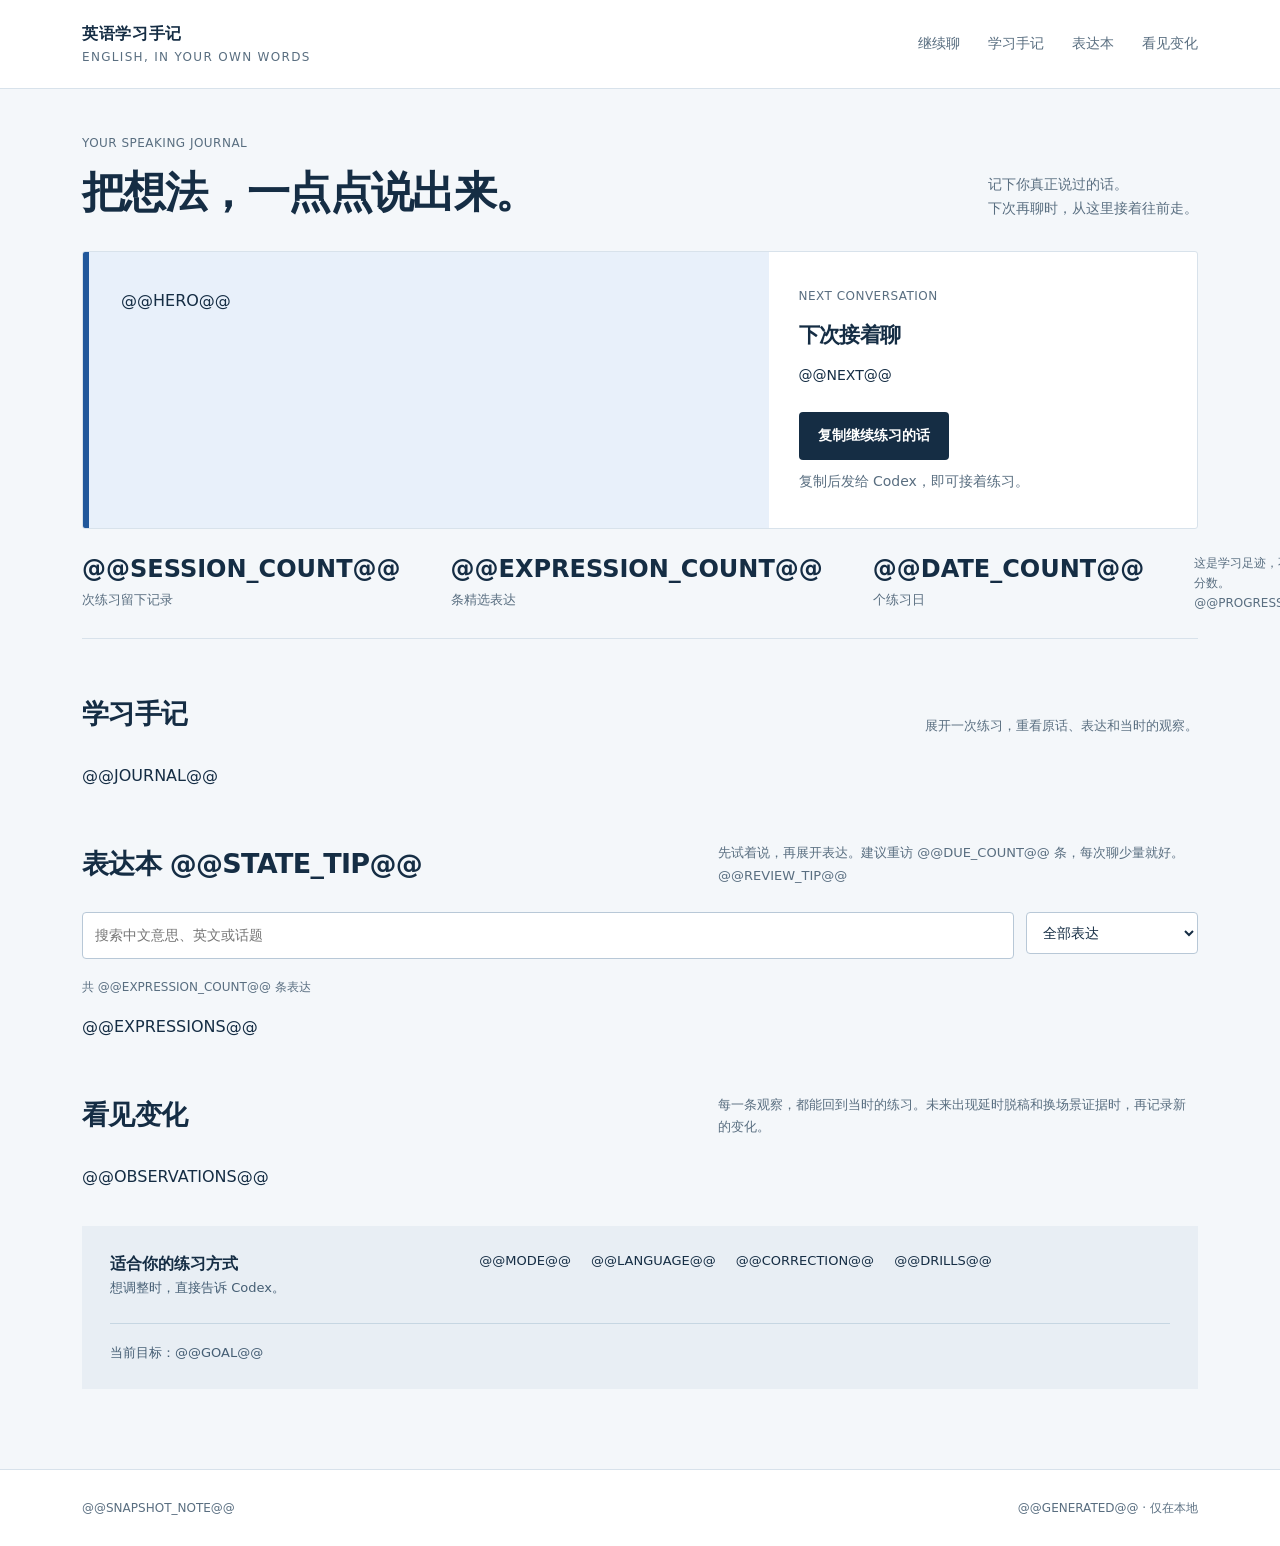
==== assets/journal.html @ 0d188bb6 "Build local English speaking coach with paginated learning progress" ====
<!doctype html>
<html lang="zh-CN"><head><meta charset="utf-8"><meta name="viewport" content="width=device-width,initial-scale=1"><title>英语学习手记 · English, in your own words</title>
<style>
:root{--ink:#152d44;--muted:#596e80;--accent:#20579b;--pale:#e8f0fa;--line:#d8e2eb;--paper:#fff;--back:#f4f7fa;--warm:#f0dfbe;font-family:system-ui,-apple-system,BlinkMacSystemFont,"PingFang SC",sans-serif;color:var(--ink);background:var(--back);font-size:16px;line-height:1.7}*{box-sizing:border-box}body{margin:0}a{color:var(--accent);text-decoration-thickness:1px;text-underline-offset:4px}button,input,select{font:inherit}button,summary,a,select{touch-action:manipulation}button{cursor:pointer}button:focus-visible,a:focus-visible,summary:focus-visible,input:focus-visible,select:focus-visible{outline:3px solid #e2912d;outline-offset:4px}button{border:0}h1,h2,h3,h4,p,blockquote{margin:0}h1{font-size:clamp(29px,4vw,43px);line-height:1.3;letter-spacing:-.04em}h2{font-size:27px;letter-spacing:-.025em}h3{font-size:18px}h4{font-size:14px;margin-bottom:12px}p+p{margin-top:8px}.skip{position:fixed;left:16px;top:-80px;z-index:9;background:#fff;padding:12px}.skip:focus{top:8px}header{border-bottom:1px solid var(--line);background:var(--paper)}.header-inner{max-width:1180px;margin:auto;padding:20px 32px;display:flex;justify-content:space-between;align-items:center;gap:24px}.brand{font-weight:750;letter-spacing:.04em}.brand span{color:var(--muted);font-size:12px;font-weight:400;display:block;letter-spacing:.11em}nav{display:flex;gap:28px;flex-wrap:wrap}nav a{text-decoration:none;font-size:14px;color:var(--muted)}nav a:hover{color:var(--accent)}main{max-width:1180px;margin:auto;padding:44px 32px 80px}.eyebrow,.small-label{display:block;font-size:12px;color:var(--muted);letter-spacing:.04em}.eyebrow{text-transform:uppercase;margin-bottom:12px}.page-intro{display:flex;align-items:end;justify-content:space-between;gap:20px;margin-bottom:30px}.page-intro p{color:var(--muted);font-size:14px;max-width:320px}.hero-grid{display:grid;grid-template-columns:1.6fr 1fr;border:1px solid var(--line);background:white;border-radius:3px;overflow:hidden}.phrase-feature{background:var(--pale);padding:35px 38px 32px;position:relative}.phrase-feature:before{content:"";position:absolute;left:0;top:0;width:6px;height:100%;background:var(--accent)}blockquote{font-family:Georgia,"Times New Roman",serif;font-size:clamp(29px,3.4vw,40px);line-height:1.3;letter-spacing:-.02em;margin:22px 0 16px;max-width:620px}.phrase-feature p{color:#415d77}.text-link{display:inline-block;margin-top:24px;font-size:13px}.next{padding:34px 30px;display:flex;flex-direction:column;align-items:start}.next h2{font-size:21px;margin-bottom:10px}.next p{font-size:14px}.primary{background:var(--ink);color:white;padding:12px 19px;margin-top:24px;border-radius:4px;font-weight:600;font-size:14px}.copy-status{min-height:24px;color:var(--muted);font-size:12px;margin-top:10px}.manual-prompt{font-size:12px;max-width:100%;padding:10px;background:var(--back);user-select:all;overflow-wrap:anywhere}.strip{display:flex;border-bottom:1px solid var(--line);padding:24px 0;gap:42px;align-items:center}.stat strong{font-size:24px;line-height:1.3;margin-right:8px;font-weight:600}.stat span{font-size:13px;color:var(--muted)}.strip-note{margin-left:auto;font-size:12px;color:var(--muted)}section{scroll-margin-top:24px}.section-heading{display:flex;align-items:end;justify-content:space-between;gap:16px;margin:52px 0 25px}.section-heading p{font-size:13px;color:var(--muted);max-width:480px}.journal-row{display:grid;grid-template-columns:90px minmax(0,1fr);gap:20px}.date-stamp{padding-top:20px;text-align:left;border-right:1px solid var(--line)}.date-stamp span{display:block;font-size:11px;color:var(--muted)}.date-stamp strong{font-size:23px;font-weight:500;font-variant-numeric:tabular-nums}.session{border-top:1px solid var(--line);min-width:0}.session>summary{list-style:none;display:flex;justify-content:space-between;gap:20px;align-items:center;padding:22px 0;cursor:pointer}.session>summary::-webkit-details-marker{display:none}.session summary strong{display:block;font-size:18px;margin-top:4px}.expand{font-size:24px;font-weight:300;color:var(--accent)}.session[open] .expand{transform:rotate(45deg)}.session[open]{padding-bottom:26px}.session-body{background:white;border:1px solid var(--line);padding:28px;border-radius:3px}.summary{font-size:15px;color:#334e64;margin-bottom:20px}.badge{display:inline-block;font-size:11px;line-height:1.5;padding:4px 9px;background:var(--pale);color:var(--accent);border-radius:3px}.session-body>.badge{margin-bottom:16px}.utterance{border-top:1px solid var(--line);padding:22px 0}.original{color:var(--muted);margin:5px 0 17px;overflow-wrap:anywhere}.model{font-family:Georgia,"Times New Roman",serif;font-size:24px;line-height:1.4;margin:8px 0;color:var(--ink);overflow-wrap:anywhere}.utterance p:not(.model):not(.original):not(.small-label){font-size:14px}.evidence{color:var(--muted);font-size:13px;margin-top:12px!important}.journal-bottom{border-top:1px solid var(--line);padding-top:22px;display:grid;grid-template-columns:1fr 1fr;gap:32px}.journal-bottom p{font-size:13px;color:var(--muted)}.boundary{font-size:12px;color:var(--muted);margin-top:26px}.source-row{display:flex;justify-content:space-between;gap:12px;flex-wrap:wrap;font-size:12px;margin-top:14px}.source-row span{color:var(--muted)}.raw-source{margin-top:18px;color:var(--muted);font-size:12px}.raw-source>summary{cursor:pointer}.raw-source pre{white-space:pre-wrap;overflow-wrap:anywhere;font:12px/1.8 ui-monospace,monospace;border:1px solid var(--line);padding:16px;margin-top:14px}.personal-note{white-space:pre-wrap;font-size:14px}.tools{display:flex;gap:12px;margin-bottom:18px}.search-box{flex:1}input,select{border:1px solid #b8c8d7;border-radius:4px;background:white;color:var(--ink);padding:11px 12px;font-size:14px;min-width:0}input{width:100%}.visually-hidden{position:absolute;width:1px;height:1px;overflow:hidden;clip:rect(0,0,0,0)}.result-count{font-size:12px;color:var(--muted);margin-bottom:15px}.expression-grid{display:grid;grid-template-columns:1fr 1fr;gap:18px}.expression{padding:24px;background:white;border:1px solid var(--line);border-radius:4px;display:flex;flex-direction:column;min-width:0}.expression-meta{display:flex;justify-content:space-between;gap:10px;align-items:center;color:var(--muted);font-size:11px;margin-bottom:16px}.answer{margin-top:20px;border-top:1px solid var(--line);padding-top:15px;flex:1}.answer>summary{font-size:13px;color:var(--accent);cursor:pointer;list-style:none}.answer>summary::-webkit-details-marker{display:none}.answer[open]>div{padding-top:13px}.observation{color:var(--muted);font-size:11px;margin-top:22px}.expression-footer{display:flex;flex-wrap:wrap;justify-content:space-between;gap:8px;margin-top:12px;color:var(--muted);font-size:11px}.observations{display:grid;grid-template-columns:repeat(2,1fr);list-style:none;padding:0;margin:0;gap:20px}.observations li{border-top:2px solid #9bb8d5;padding:18px 0}.observations p{font-size:14px;margin-top:10px}.observations a{font-size:12px;display:inline-block;margin-top:12px}.preferences{margin-top:36px;padding:24px 28px;background:#e8eef4;display:grid;grid-template-columns:1fr 2fr;gap:24px}.preferences h3{font-size:16px}.preferences p{font-size:13px;color:#455e74}.pref-values{display:flex;flex-wrap:wrap;gap:8px 20px;font-size:13px}.preferences .goal{grid-column:1/-1;border-top:1px solid #c6d6e2;padding-top:18px}.help{position:relative;display:inline-flex;vertical-align:middle;margin-left:5px}.help-toggle{background:transparent;border:1px solid #869eb4;border-radius:50%;color:#4a637b;width:20px;height:20px;font-size:12px;line-height:18px;padding:0}.help-body{display:none;position:fixed;left:12px;top:12px;width:min(285px,75vw);padding:13px 15px;border-radius:5px;background:var(--ink);color:white;font:12px/1.7 system-ui;box-shadow:0 8px 26px #142f4322;z-index:5;text-align:left;letter-spacing:0}.help.open .help-body{display:block}.muted{color:var(--muted);font-size:14px}.empty{padding:35px;border:1px dashed #a9bccd;color:var(--muted)}[hidden]{display:none!important}footer{padding:28px 32px;background:white;border-top:1px solid var(--line);color:var(--muted);font-size:12px}footer>div{max-width:1116px;margin:auto;display:flex;flex-wrap:wrap;justify-content:space-between;gap:12px}.no-js{padding:14px;background:#fff0d9;font-size:13px}@media(max-width:800px){.header-inner{display:block;padding:18px 24px}nav{margin-top:16px;gap:24px}main{padding:28px 24px 56px}.page-intro{display:block}.page-intro p{margin-top:14px;max-width:none}.hero-grid{grid-template-columns:1fr}.phrase-feature{padding:28px}.next{padding:25px 28px}.strip{gap:22px;flex-wrap:wrap}.strip-note{margin:0;width:100%}.section-heading{display:block}.section-heading p{margin-top:10px}.expression-grid{grid-template-columns:1fr}.journal-row{grid-template-columns:65px minmax(0,1fr);gap:14px}.date-stamp strong{font-size:18px}.session-body{padding:20px}.session summary strong{font-size:16px}.observations{grid-template-columns:1fr 1fr}.preferences{grid-template-columns:1fr}}@media(max-width:460px){nav{gap:20px}nav a{font-size:13px}main{padding:24px 18px 48px}.header-inner{padding:16px 18px}.phrase-feature{padding:24px}blockquote{font-size:30px}.next{padding:24px}.strip{gap:18px}.stat strong{font-size:21px}.stat span{font-size:12px}.journal-row{grid-template-columns:1fr;gap:0}.date-stamp{border:0;display:flex;gap:8px;align-items:baseline;padding-top:16px}.session>summary{padding:16px 0}.journal-bottom,.observations{grid-template-columns:1fr;gap:20px}.tools{flex-direction:column}.session-body,.expression{padding:19px}.preferences{padding:22px}.section-heading{margin-top:38px}h2{font-size:25px}}@media(prefers-reduced-motion:reduce){*{scroll-behavior:auto!important}}@media print{nav,.primary,.tools,.copy-status{display:none}body{background:white}main{max-width:none;padding:0}.session,.expression{break-inside:avoid}details:not([open])>*:not(summary){display:block!important}.hero-grid{grid-template-columns:1fr 1fr}}
</style></head><body><a href="#content" class="skip">跳到正文</a><header><div class="header-inner"><div class="brand">英语学习手记<span>ENGLISH, IN YOUR OWN WORDS</span></div><nav aria-label="学习导航"><a href="#content">继续聊</a><a href="#journal">学习手记</a><a href="#expressions">表达本</a><a href="#progress">看见变化</a></nav></div></header>
<main id="content"><noscript><p class="no-js">原始记录和折叠内容仍可阅读；搜索与复制需要 JavaScript。可在 Codex 说“继续口语，从上次接着聊”。</p></noscript><div class="page-intro"><div><span class="eyebrow">Your speaking journal</span><h1>把想法，一点点说出来。</h1></div><p>记下你真正说过的话。<br>下次再聊时，从这里接着往前走。</p></div><div class="hero-grid"><div class="phrase-feature">@@HERO@@</div><div class="next"><span class="eyebrow">Next conversation</span><h2>下次接着聊</h2><p>@@NEXT@@</p><button class="primary" id="copy-prompt" type="button">复制继续练习的话</button><p class="copy-status" id="copy-status" role="status">复制后发给 Codex，即可接着练习。</p><p class="manual-prompt" id="manual-prompt" hidden>继续口语，从上次接着聊。用英语自然对话，需要时再帮我。</p></div></div><div class="strip"><div class="stat"><strong>@@SESSION_COUNT@@</strong><span>次练习留下记录</span></div><div class="stat"><strong>@@EXPRESSION_COUNT@@</strong><span>条精选表达</span></div><div class="stat"><strong>@@DATE_COUNT@@</strong><span>个练习日</span></div><p class="strip-note">这是学习足迹，不是能力分数。@@PROGRESS_TIP@@</p></div>
<section id="journal"><div class="section-heading"><h2>学习手记</h2><p>展开一次练习，重看原话、表达和当时的观察。</p></div>@@JOURNAL@@</section>
<section id="expressions"><div class="section-heading"><h2>表达本 @@STATE_TIP@@</h2><p>先试着说，再展开表达。建议重访 @@DUE_COUNT@@ 条，每次聊少量就好。@@REVIEW_TIP@@</p></div><div class="tools"><label class="search-box"><span class="visually-hidden">搜索中英文表达</span><input id="search" type="search" placeholder="搜索中文意思、英文或话题" autocomplete="off"></label><label><span class="visually-hidden">筛选表达</span><select id="filter"><option value="all">全部表达</option><option value="due">到期可再聊</option><option value="supported">还需要提示</option><option value="independent">曾独立 / 换场景说出</option><option value="not_tested">尚未尝试</option></select></label></div><p class="result-count" id="result-count" role="status">共 @@EXPRESSION_COUNT@@ 条表达</p><div class="expression-grid">@@EXPRESSIONS@@</div><p id="empty-results" class="empty" hidden>没有匹配的表达。试试更短的词，或切换到“全部表达”。</p></section>
<section id="progress"><div class="section-heading"><h2>看见变化</h2><p>每一条观察，都能回到当时的练习。未来出现延时脱稿和换场景证据时，再记录新的变化。</p></div><ul class="observations">@@OBSERVATIONS@@</ul><div class="preferences"><div><h3>适合你的练习方式</h3><p>想调整时，直接告诉 Codex。</p></div><div class="pref-values"><span>@@MODE@@</span><span>@@LANGUAGE@@</span><span>@@CORRECTION@@</span><span>@@DRILLS@@</span></div><p class="goal">当前目标：@@GOAL@@</p></div></section></main><footer><div><span>@@SNAPSHOT_NOTE@@</span><span>@@GENERATED@@ · 仅在本地</span></div></footer>
<script>
const cards=[...document.querySelectorAll('.expression')],search=document.querySelector('#search'),filter=document.querySelector('#filter');
function applyFilters(){const q=search.value.trim().toLocaleLowerCase(),f=filter.value;let count=0;cards.forEach(c=>{const state=c.dataset.state;const pass=c.dataset.search.toLocaleLowerCase().includes(q)&&(f==='all'||f==='due'&&c.dataset.due==='yes'||f==='supported'&&['source_text','keywords'].includes(state)||f==='independent'&&['independent','transfer'].includes(state)||f==='not_tested'&&state==='not_tested');c.hidden=!pass;if(pass)count++});document.querySelector('#result-count').textContent='显示 '+count+' / '+cards.length+' 条表达';document.querySelector('#empty-results').hidden=count!==0}
search.addEventListener('input',applyFilters);filter.addEventListener('change',applyFilters);
function revealHash(){let id;try{id=decodeURIComponent(location.hash.slice(1))}catch{return}const target=document.getElementById(id);if(target?.matches('details.session')){target.open=true;requestAnimationFrame(()=>target.scrollIntoView({block:'start'}))}}
addEventListener('hashchange',revealHash);revealHash();
const helps=[...document.querySelectorAll('.help')];
function placeHelp(h){const b=h.querySelector('button').getBoundingClientRect(),t=h.querySelector('.help-body'),r=t.getBoundingClientRect();t.style.left=Math.max(12,Math.min(b.left,innerWidth-r.width-12))+'px';t.style.top=(b.top-r.height-10>12?b.top-r.height-10:b.bottom+10)+'px'}
function setHelp(h,on){h.classList.toggle('open',on);h.querySelector('button').setAttribute('aria-expanded',String(on));if(on)placeHelp(h)}
helps.forEach(h=>{h.addEventListener('pointerenter',()=>setHelp(h,true));h.addEventListener('pointerleave',()=>{if(!h.dataset.pinned&&!h.contains(document.activeElement))setHelp(h,false)});h.addEventListener('focusin',()=>setHelp(h,true));h.addEventListener('focusout',()=>{if(!h.dataset.pinned)setHelp(h,false)})});
document.addEventListener('click',event=>{const a=event.target.closest('a[href^="#session-"]');if(a&&location.hash===a.getAttribute('href'))revealHash();const b=event.target.closest('.help-toggle');helps.forEach(h=>{if(h!==b?.parentElement){delete h.dataset.pinned;setHelp(h,false)}});if(b){const h=b.parentElement;if(h.dataset.pinned){delete h.dataset.pinned;setHelp(h,false)}else{h.dataset.pinned='yes';setHelp(h,true)}}});
document.addEventListener('keydown',event=>{if(event.key==='Escape')helps.forEach(h=>{delete h.dataset.pinned;setHelp(h,false)})});
addEventListener('resize',()=>helps.filter(h=>h.classList.contains('open')).forEach(placeHelp));addEventListener('scroll',()=>helps.filter(h=>h.classList.contains('open')).forEach(placeHelp),{passive:true});
document.querySelector('#copy-prompt').addEventListener('click',async()=>{const phrase=document.querySelector('#manual-prompt');try{await navigator.clipboard.writeText(phrase.textContent);document.querySelector('#copy-status').textContent='已复制。回到 Codex 粘贴发送，即可接着聊。';phrase.hidden=true}catch{phrase.hidden=false;document.querySelector('#copy-status').textContent='浏览器未允许自动复制。请选中下方文字，复制后发给 Codex。'}});
</script></body></html>
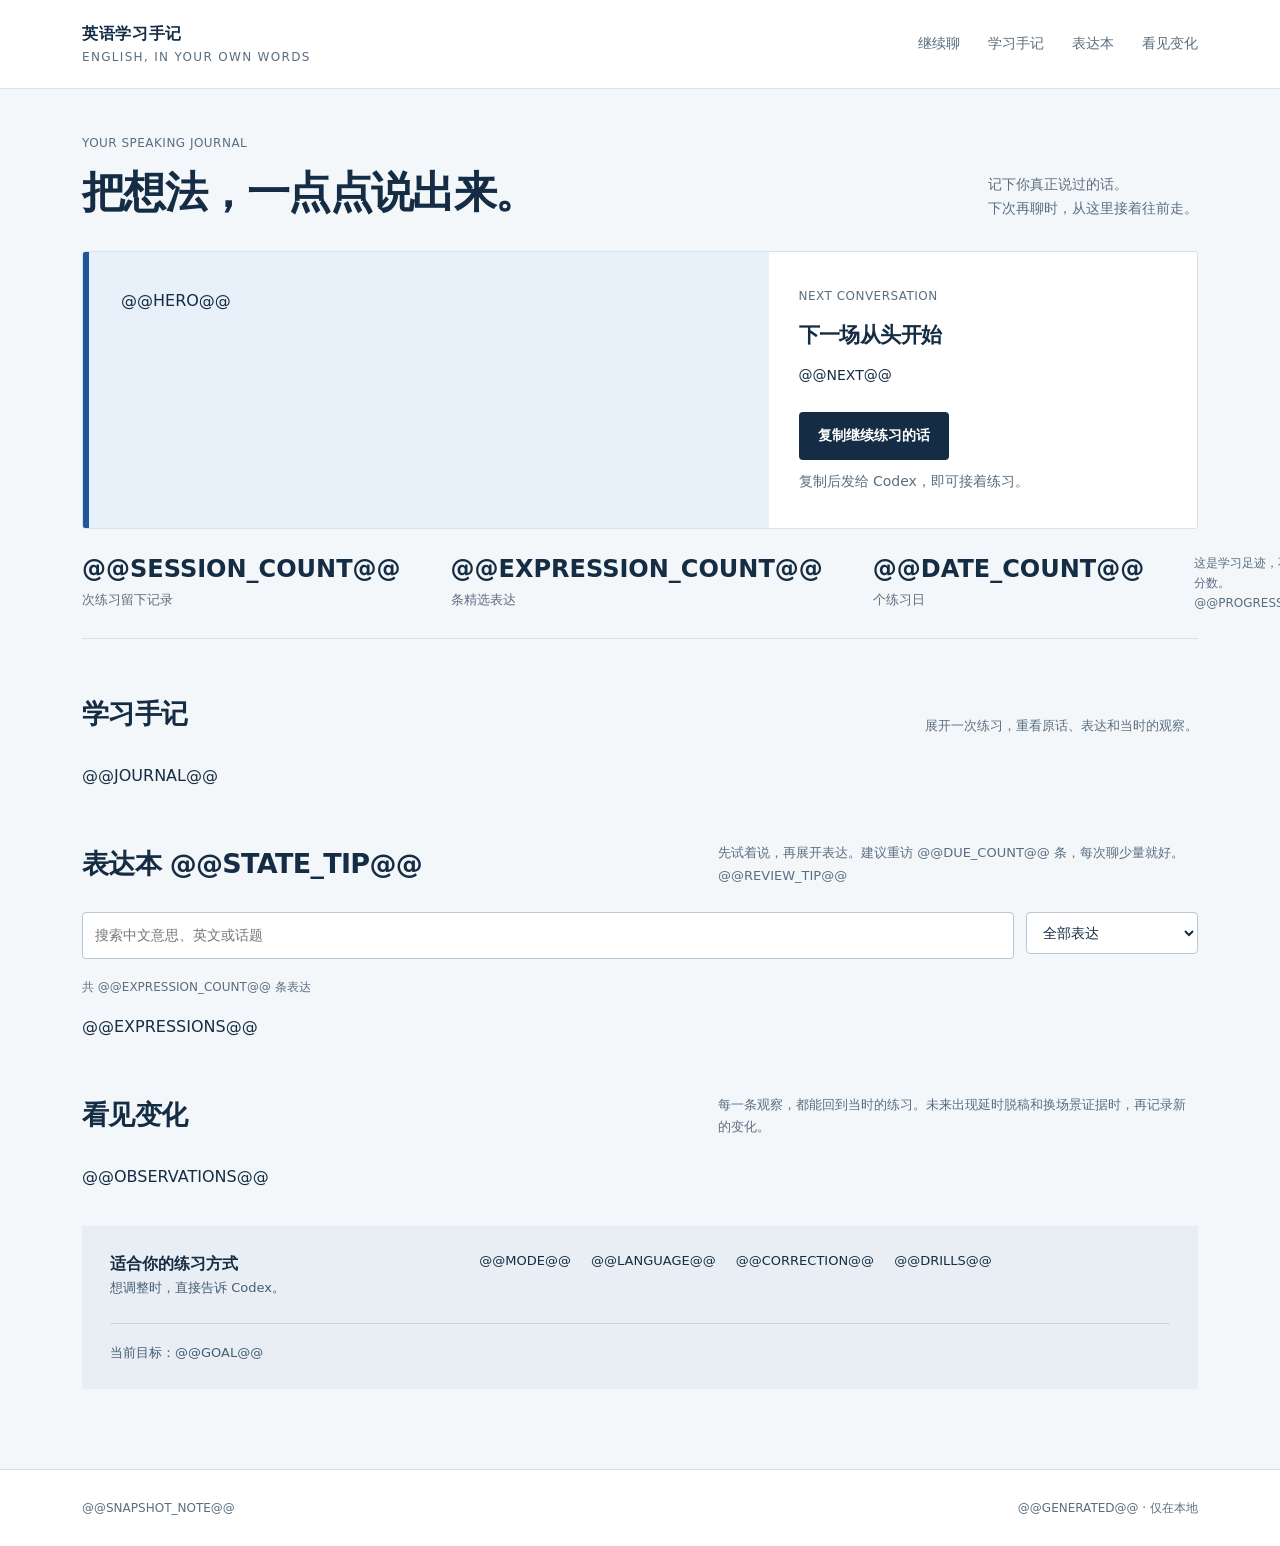
==== commit dbfd6eba: "Improve speaking practice guidance and speed up review delivery" ====
--- a/assets/journal.html
+++ b/assets/journal.html
@@ -3,7 +3,7 @@
 <style>
 :root{--ink:#152d44;--muted:#596e80;--accent:#20579b;--pale:#e8f0fa;--line:#d8e2eb;--paper:#fff;--back:#f4f7fa;--warm:#f0dfbe;font-family:system-ui,-apple-system,BlinkMacSystemFont,"PingFang SC",sans-serif;color:var(--ink);background:var(--back);font-size:16px;line-height:1.7}*{box-sizing:border-box}body{margin:0}a{color:var(--accent);text-decoration-thickness:1px;text-underline-offset:4px}button,input,select{font:inherit}button,summary,a,select{touch-action:manipulation}button{cursor:pointer}button:focus-visible,a:focus-visible,summary:focus-visible,input:focus-visible,select:focus-visible{outline:3px solid #e2912d;outline-offset:4px}button{border:0}h1,h2,h3,h4,p,blockquote{margin:0}h1{font-size:clamp(29px,4vw,43px);line-height:1.3;letter-spacing:-.04em}h2{font-size:27px;letter-spacing:-.025em}h3{font-size:18px}h4{font-size:14px;margin-bottom:12px}p+p{margin-top:8px}.skip{position:fixed;left:16px;top:-80px;z-index:9;background:#fff;padding:12px}.skip:focus{top:8px}header{border-bottom:1px solid var(--line);background:var(--paper)}.header-inner{max-width:1180px;margin:auto;padding:20px 32px;display:flex;justify-content:space-between;align-items:center;gap:24px}.brand{font-weight:750;letter-spacing:.04em}.brand span{color:var(--muted);font-size:12px;font-weight:400;display:block;letter-spacing:.11em}nav{display:flex;gap:28px;flex-wrap:wrap}nav a{text-decoration:none;font-size:14px;color:var(--muted)}nav a:hover{color:var(--accent)}main{max-width:1180px;margin:auto;padding:44px 32px 80px}.eyebrow,.small-label{display:block;font-size:12px;color:var(--muted);letter-spacing:.04em}.eyebrow{text-transform:uppercase;margin-bottom:12px}.page-intro{display:flex;align-items:end;justify-content:space-between;gap:20px;margin-bottom:30px}.page-intro p{color:var(--muted);font-size:14px;max-width:320px}.hero-grid{display:grid;grid-template-columns:1.6fr 1fr;border:1px solid var(--line);background:white;border-radius:3px;overflow:hidden}.phrase-feature{background:var(--pale);padding:35px 38px 32px;position:relative}.phrase-feature:before{content:"";position:absolute;left:0;top:0;width:6px;height:100%;background:var(--accent)}blockquote{font-family:Georgia,"Times New Roman",serif;font-size:clamp(29px,3.4vw,40px);line-height:1.3;letter-spacing:-.02em;margin:22px 0 16px;max-width:620px}.phrase-feature p{color:#415d77}.text-link{display:inline-block;margin-top:24px;font-size:13px}.next{padding:34px 30px;display:flex;flex-direction:column;align-items:start}.next h2{font-size:21px;margin-bottom:10px}.next p{font-size:14px}.primary{background:var(--ink);color:white;padding:12px 19px;margin-top:24px;border-radius:4px;font-weight:600;font-size:14px}.copy-status{min-height:24px;color:var(--muted);font-size:12px;margin-top:10px}.manual-prompt{font-size:12px;max-width:100%;padding:10px;background:var(--back);user-select:all;overflow-wrap:anywhere}.strip{display:flex;border-bottom:1px solid var(--line);padding:24px 0;gap:42px;align-items:center}.stat strong{font-size:24px;line-height:1.3;margin-right:8px;font-weight:600}.stat span{font-size:13px;color:var(--muted)}.strip-note{margin-left:auto;font-size:12px;color:var(--muted)}section{scroll-margin-top:24px}.section-heading{display:flex;align-items:end;justify-content:space-between;gap:16px;margin:52px 0 25px}.section-heading p{font-size:13px;color:var(--muted);max-width:480px}.journal-row{display:grid;grid-template-columns:90px minmax(0,1fr);gap:20px}.date-stamp{padding-top:20px;text-align:left;border-right:1px solid var(--line)}.date-stamp span{display:block;font-size:11px;color:var(--muted)}.date-stamp strong{font-size:23px;font-weight:500;font-variant-numeric:tabular-nums}.session{border-top:1px solid var(--line);min-width:0}.session>summary{list-style:none;display:flex;justify-content:space-between;gap:20px;align-items:center;padding:22px 0;cursor:pointer}.session>summary::-webkit-details-marker{display:none}.session summary strong{display:block;font-size:18px;margin-top:4px}.expand{font-size:24px;font-weight:300;color:var(--accent)}.session[open] .expand{transform:rotate(45deg)}.session[open]{padding-bottom:26px}.session-body{background:white;border:1px solid var(--line);padding:28px;border-radius:3px}.summary{font-size:15px;color:#334e64;margin-bottom:20px}.badge{display:inline-block;font-size:11px;line-height:1.5;padding:4px 9px;background:var(--pale);color:var(--accent);border-radius:3px}.session-body>.badge{margin-bottom:16px}.utterance{border-top:1px solid var(--line);padding:22px 0}.original{color:var(--muted);margin:5px 0 17px;overflow-wrap:anywhere}.model{font-family:Georgia,"Times New Roman",serif;font-size:24px;line-height:1.4;margin:8px 0;color:var(--ink);overflow-wrap:anywhere}.utterance p:not(.model):not(.original):not(.small-label){font-size:14px}.evidence{color:var(--muted);font-size:13px;margin-top:12px!important}.journal-bottom{border-top:1px solid var(--line);padding-top:22px;display:grid;grid-template-columns:1fr 1fr;gap:32px}.journal-bottom p{font-size:13px;color:var(--muted)}.boundary{font-size:12px;color:var(--muted);margin-top:26px}.source-row{display:flex;justify-content:space-between;gap:12px;flex-wrap:wrap;font-size:12px;margin-top:14px}.source-row span{color:var(--muted)}.raw-source{margin-top:18px;color:var(--muted);font-size:12px}.raw-source>summary{cursor:pointer}.raw-source pre{white-space:pre-wrap;overflow-wrap:anywhere;font:12px/1.8 ui-monospace,monospace;border:1px solid var(--line);padding:16px;margin-top:14px}.personal-note{white-space:pre-wrap;font-size:14px}.tools{display:flex;gap:12px;margin-bottom:18px}.search-box{flex:1}input,select{border:1px solid #b8c8d7;border-radius:4px;background:white;color:var(--ink);padding:11px 12px;font-size:14px;min-width:0}input{width:100%}.visually-hidden{position:absolute;width:1px;height:1px;overflow:hidden;clip:rect(0,0,0,0)}.result-count{font-size:12px;color:var(--muted);margin-bottom:15px}.expression-grid{display:grid;grid-template-columns:1fr 1fr;gap:18px}.expression{padding:24px;background:white;border:1px solid var(--line);border-radius:4px;display:flex;flex-direction:column;min-width:0}.expression-meta{display:flex;justify-content:space-between;gap:10px;align-items:center;color:var(--muted);font-size:11px;margin-bottom:16px}.answer{margin-top:20px;border-top:1px solid var(--line);padding-top:15px;flex:1}.answer>summary{font-size:13px;color:var(--accent);cursor:pointer;list-style:none}.answer>summary::-webkit-details-marker{display:none}.answer[open]>div{padding-top:13px}.observation{color:var(--muted);font-size:11px;margin-top:22px}.expression-footer{display:flex;flex-wrap:wrap;justify-content:space-between;gap:8px;margin-top:12px;color:var(--muted);font-size:11px}.observations{display:grid;grid-template-columns:repeat(2,1fr);list-style:none;padding:0;margin:0;gap:20px}.observations li{border-top:2px solid #9bb8d5;padding:18px 0}.observations p{font-size:14px;margin-top:10px}.observations a{font-size:12px;display:inline-block;margin-top:12px}.preferences{margin-top:36px;padding:24px 28px;background:#e8eef4;display:grid;grid-template-columns:1fr 2fr;gap:24px}.preferences h3{font-size:16px}.preferences p{font-size:13px;color:#455e74}.pref-values{display:flex;flex-wrap:wrap;gap:8px 20px;font-size:13px}.preferences .goal{grid-column:1/-1;border-top:1px solid #c6d6e2;padding-top:18px}.help{position:relative;display:inline-flex;vertical-align:middle;margin-left:5px}.help-toggle{background:transparent;border:1px solid #869eb4;border-radius:50%;color:#4a637b;width:20px;height:20px;font-size:12px;line-height:18px;padding:0}.help-body{display:none;position:fixed;left:12px;top:12px;width:min(285px,75vw);padding:13px 15px;border-radius:5px;background:var(--ink);color:white;font:12px/1.7 system-ui;box-shadow:0 8px 26px #142f4322;z-index:5;text-align:left;letter-spacing:0}.help.open .help-body{display:block}.muted{color:var(--muted);font-size:14px}.empty{padding:35px;border:1px dashed #a9bccd;color:var(--muted)}[hidden]{display:none!important}footer{padding:28px 32px;background:white;border-top:1px solid var(--line);color:var(--muted);font-size:12px}footer>div{max-width:1116px;margin:auto;display:flex;flex-wrap:wrap;justify-content:space-between;gap:12px}.no-js{padding:14px;background:#fff0d9;font-size:13px}@media(max-width:800px){.header-inner{display:block;padding:18px 24px}nav{margin-top:16px;gap:24px}main{padding:28px 24px 56px}.page-intro{display:block}.page-intro p{margin-top:14px;max-width:none}.hero-grid{grid-template-columns:1fr}.phrase-feature{padding:28px}.next{padding:25px 28px}.strip{gap:22px;flex-wrap:wrap}.strip-note{margin:0;width:100%}.section-heading{display:block}.section-heading p{margin-top:10px}.expression-grid{grid-template-columns:1fr}.journal-row{grid-template-columns:65px minmax(0,1fr);gap:14px}.date-stamp strong{font-size:18px}.session-body{padding:20px}.session summary strong{font-size:16px}.observations{grid-template-columns:1fr 1fr}.preferences{grid-template-columns:1fr}}@media(max-width:460px){nav{gap:20px}nav a{font-size:13px}main{padding:24px 18px 48px}.header-inner{padding:16px 18px}.phrase-feature{padding:24px}blockquote{font-size:30px}.next{padding:24px}.strip{gap:18px}.stat strong{font-size:21px}.stat span{font-size:12px}.journal-row{grid-template-columns:1fr;gap:0}.date-stamp{border:0;display:flex;gap:8px;align-items:baseline;padding-top:16px}.session>summary{padding:16px 0}.journal-bottom,.observations{grid-template-columns:1fr;gap:20px}.tools{flex-direction:column}.session-body,.expression{padding:19px}.preferences{padding:22px}.section-heading{margin-top:38px}h2{font-size:25px}}@media(prefers-reduced-motion:reduce){*{scroll-behavior:auto!important}}@media print{nav,.primary,.tools,.copy-status{display:none}body{background:white}main{max-width:none;padding:0}.session,.expression{break-inside:avoid}details:not([open])>*:not(summary){display:block!important}.hero-grid{grid-template-columns:1fr 1fr}}
 </style></head><body><a href="#content" class="skip">跳到正文</a><header><div class="header-inner"><div class="brand">英语学习手记<span>ENGLISH, IN YOUR OWN WORDS</span></div><nav aria-label="学习导航"><a href="#content">继续聊</a><a href="#journal">学习手记</a><a href="#expressions">表达本</a><a href="#progress">看见变化</a></nav></div></header>
-<main id="content"><noscript><p class="no-js">原始记录和折叠内容仍可阅读；搜索与复制需要 JavaScript。可在 Codex 说“继续口语，从上次接着聊”。</p></noscript><div class="page-intro"><div><span class="eyebrow">Your speaking journal</span><h1>把想法，一点点说出来。</h1></div><p>记下你真正说过的话。<br>下次再聊时，从这里接着往前走。</p></div><div class="hero-grid"><div class="phrase-feature">@@HERO@@</div><div class="next"><span class="eyebrow">Next conversation</span><h2>下次接着聊</h2><p>@@NEXT@@</p><button class="primary" id="copy-prompt" type="button">复制继续练习的话</button><p class="copy-status" id="copy-status" role="status">复制后发给 Codex，即可接着练习。</p><p class="manual-prompt" id="manual-prompt" hidden>继续口语，从上次接着聊。用英语自然对话，需要时再帮我。</p></div></div><div class="strip"><div class="stat"><strong>@@SESSION_COUNT@@</strong><span>次练习留下记录</span></div><div class="stat"><strong>@@EXPRESSION_COUNT@@</strong><span>条精选表达</span></div><div class="stat"><strong>@@DATE_COUNT@@</strong><span>个练习日</span></div><p class="strip-note">这是学习足迹，不是能力分数。@@PROGRESS_TIP@@</p></div>
+<main id="content"><noscript><p class="no-js">原始记录和折叠内容仍可阅读；搜索与复制需要 JavaScript。可在 Codex 说“继续口语，从上次接着聊”。</p></noscript><div class="page-intro"><div><span class="eyebrow">Your speaking journal</span><h1>把想法，一点点说出来。</h1></div><p>记下你真正说过的话。<br>下次再聊时，从这里接着往前走。</p></div><div class="hero-grid"><div class="phrase-feature">@@HERO@@</div><div class="next"><span class="eyebrow">Next conversation</span><h2>下一场从头开始</h2><p>@@NEXT@@</p><button class="primary" id="copy-prompt" type="button">复制继续练习的话</button><p class="copy-status" id="copy-status" role="status">复制后发给 Codex，即可接着练习。</p><p class="manual-prompt" id="manual-prompt" hidden>继续口语，从上次接着聊。用英语自然对话，需要时再帮我。</p></div></div><div class="strip"><div class="stat"><strong>@@SESSION_COUNT@@</strong><span>次练习留下记录</span></div><div class="stat"><strong>@@EXPRESSION_COUNT@@</strong><span>条精选表达</span></div><div class="stat"><strong>@@DATE_COUNT@@</strong><span>个练习日</span></div><p class="strip-note">这是学习足迹，不是能力分数。@@PROGRESS_TIP@@</p></div>
 <section id="journal"><div class="section-heading"><h2>学习手记</h2><p>展开一次练习，重看原话、表达和当时的观察。</p></div>@@JOURNAL@@</section>
 <section id="expressions"><div class="section-heading"><h2>表达本 @@STATE_TIP@@</h2><p>先试着说，再展开表达。建议重访 @@DUE_COUNT@@ 条，每次聊少量就好。@@REVIEW_TIP@@</p></div><div class="tools"><label class="search-box"><span class="visually-hidden">搜索中英文表达</span><input id="search" type="search" placeholder="搜索中文意思、英文或话题" autocomplete="off"></label><label><span class="visually-hidden">筛选表达</span><select id="filter"><option value="all">全部表达</option><option value="due">到期可再聊</option><option value="supported">还需要提示</option><option value="independent">曾独立 / 换场景说出</option><option value="not_tested">尚未尝试</option></select></label></div><p class="result-count" id="result-count" role="status">共 @@EXPRESSION_COUNT@@ 条表达</p><div class="expression-grid">@@EXPRESSIONS@@</div><p id="empty-results" class="empty" hidden>没有匹配的表达。试试更短的词，或切换到“全部表达”。</p></section>
 <section id="progress"><div class="section-heading"><h2>看见变化</h2><p>每一条观察，都能回到当时的练习。未来出现延时脱稿和换场景证据时，再记录新的变化。</p></div><ul class="observations">@@OBSERVATIONS@@</ul><div class="preferences"><div><h3>适合你的练习方式</h3><p>想调整时，直接告诉 Codex。</p></div><div class="pref-values"><span>@@MODE@@</span><span>@@LANGUAGE@@</span><span>@@CORRECTION@@</span><span>@@DRILLS@@</span></div><p class="goal">当前目标：@@GOAL@@</p></div></section></main><footer><div><span>@@SNAPSHOT_NOTE@@</span><span>@@GENERATED@@ · 仅在本地</span></div></footer>
